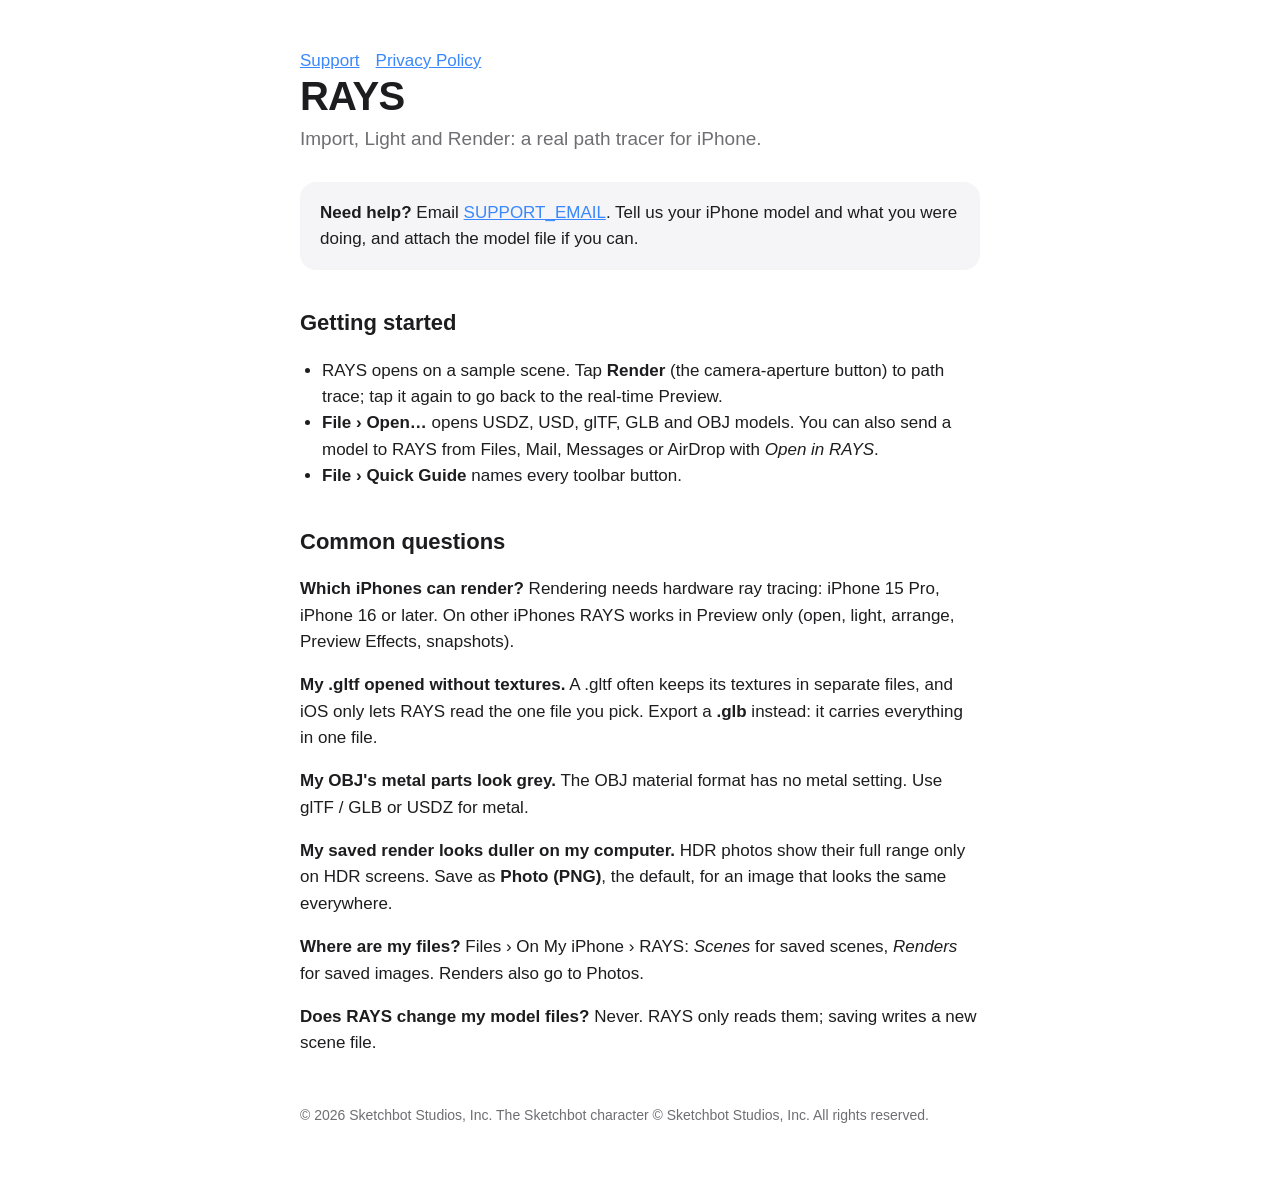
==== index.html @ 6722fd11 "Support and privacy pages for RAYS Co-Authored-By: Claude Opus 5.5 <noreply@anthropic.com>" ====
<!doctype html>
<html lang="en">
<head>
<meta charset="utf-8">
<meta name="viewport" content="width=device-width, initial-scale=1">
<title>RAYS Support</title>
<meta name="description" content="Help and contact for RAYS, the path tracer for iPhone.">
<link rel="stylesheet" href="style.css">
</head>
<body>
<main>
  <nav><a href="index.html">Support</a><a href="privacy.html">Privacy Policy</a></nav>
  <h1>RAYS</h1>
  <p class="sub">Import, Light and Render: a real path tracer for iPhone.</p>

  <div class="card">
    <strong>Need help?</strong> Email
    <a href="mailto:SUPPORT_EMAIL?subject=RAYS%20support">SUPPORT_EMAIL</a>.
    Tell us your iPhone model and what you were doing, and attach the model file if you can.
  </div>

  <h2>Getting started</h2>
  <ul>
    <li>RAYS opens on a sample scene. Tap <strong>Render</strong> (the camera-aperture button) to path trace; tap it again to go back to the real-time Preview.</li>
    <li><strong>File › Open…</strong> opens USDZ, USD, glTF, GLB and OBJ models. You can also send a model to RAYS from Files, Mail, Messages or AirDrop with <em>Open in RAYS</em>.</li>
    <li><strong>File › Quick Guide</strong> names every toolbar button.</li>
  </ul>

  <h2>Common questions</h2>
  <p><strong>Which iPhones can render?</strong> Rendering needs hardware ray tracing: iPhone 15 Pro, iPhone 16 or later. On other iPhones RAYS works in Preview only (open, light, arrange, Preview Effects, snapshots).</p>
  <p><strong>My .gltf opened without textures.</strong> A .gltf often keeps its textures in separate files, and iOS only lets RAYS read the one file you pick. Export a <strong>.glb</strong> instead: it carries everything in one file.</p>
  <p><strong>My OBJ's metal parts look grey.</strong> The OBJ material format has no metal setting. Use glTF / GLB or USDZ for metal.</p>
  <p><strong>My saved render looks duller on my computer.</strong> HDR photos show their full range only on HDR screens. Save as <strong>Photo (PNG)</strong>, the default, for an image that looks the same everywhere.</p>
  <p><strong>Where are my files?</strong> Files › On My iPhone › RAYS: <em>Scenes</em> for saved scenes, <em>Renders</em> for saved images. Renders also go to Photos.</p>
  <p><strong>Does RAYS change my model files?</strong> Never. RAYS only reads them; saving writes a new scene file.</p>

  <footer>© 2026 Sketchbot Studios, Inc. The Sketchbot character © Sketchbot Studios, Inc. All rights reserved.</footer>
</main>
</body>
</html>
---- style.css ----
:root { --bg: #ffffff; --fg: #1d1d1f; --muted: #6e6e73; --accent: #3a87fe; --card: #f5f5f7; }
@media (prefers-color-scheme: dark) {
  :root { --bg: #000000; --fg: #f5f5f7; --muted: #a1a1a6; --accent: #5a9cff; --card: #1c1c1e; }
}
* { box-sizing: border-box; }
body { margin: 0; background: var(--bg); color: var(--fg);
  font: 17px/1.55 -apple-system, BlinkMacSystemFont, "SF Pro Text", "Helvetica Neue", Arial, sans-serif; }
main { max-width: 720px; margin: 0 auto; padding: 48px 20px 64px; }
h1 { font-size: 40px; line-height: 1.1; margin: 0 0 6px; letter-spacing: -0.02em; }
h2 { font-size: 22px; margin: 36px 0 8px; }
.sub { color: var(--muted); margin: 0 0 28px; font-size: 19px; }
a { color: var(--accent); }
.card { background: var(--card); border-radius: 16px; padding: 18px 20px; margin: 16px 0; }
ul { padding-left: 22px; }
footer { color: var(--muted); font-size: 14px; margin-top: 48px; }
nav a { margin-right: 16px; }
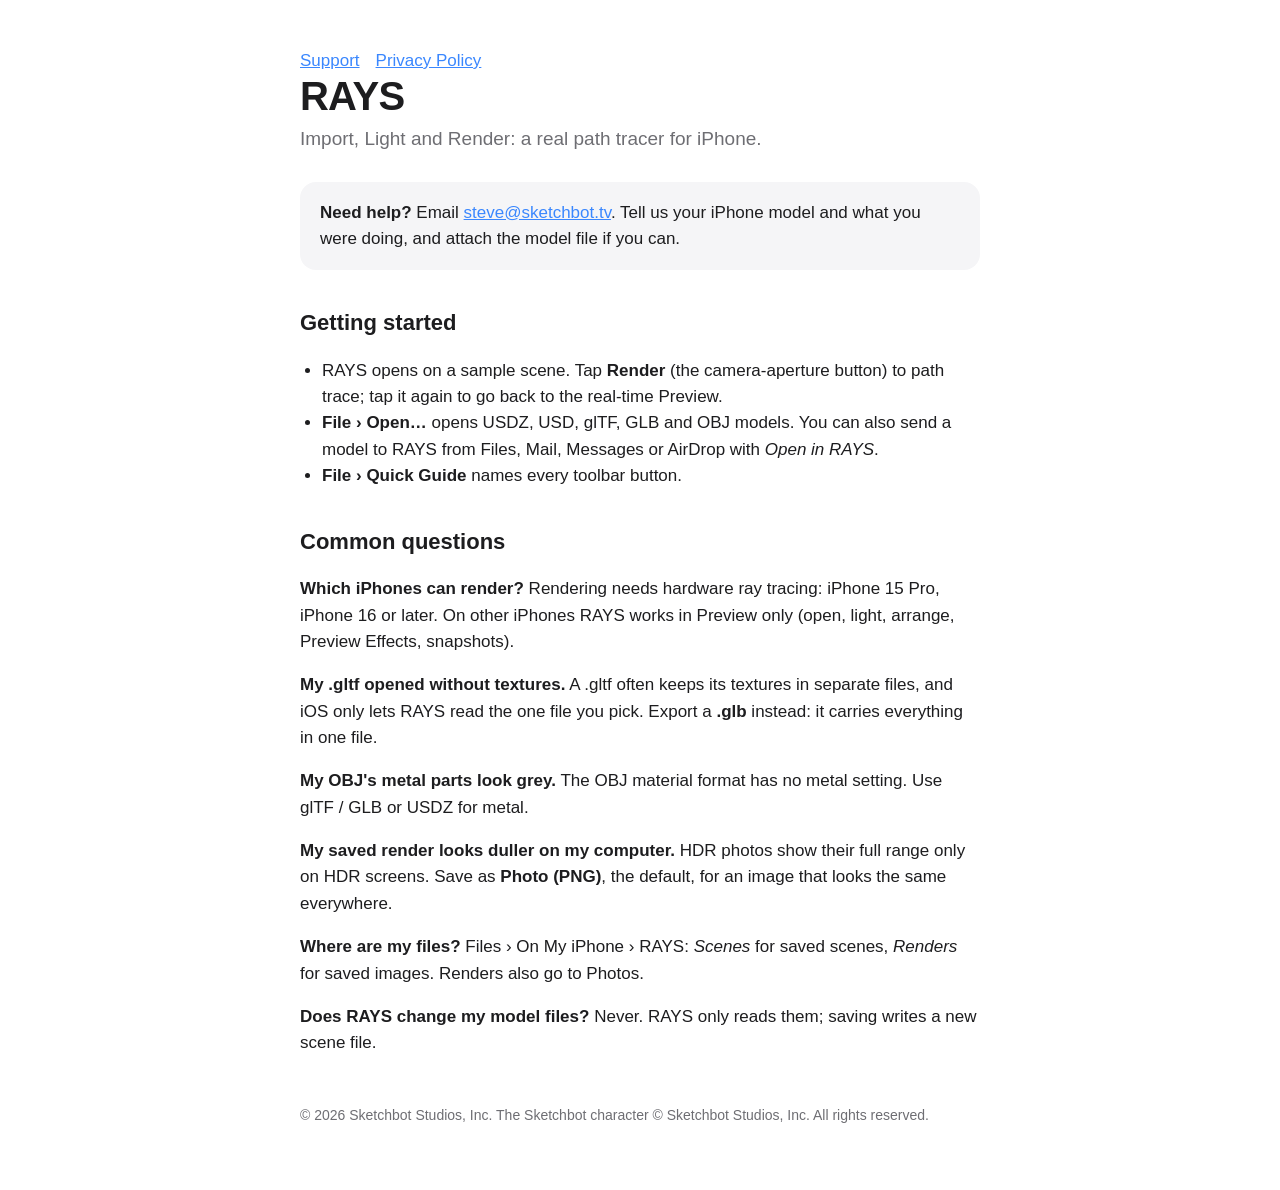
==== commit 35b200a8: "Support email: steve@sketchbot.tv Co-Authored-By: Claude Opus 5.5 <noreply@anthropic.com>" ====
--- a/index.html
+++ b/index.html
@@ -15,7 +15,7 @@
 
   <div class="card">
     <strong>Need help?</strong> Email
-    <a href="mailto:SUPPORT_EMAIL?subject=RAYS%20support">SUPPORT_EMAIL</a>.
+    <a href="mailto:steve@sketchbot.tv?subject=RAYS%20support">steve@sketchbot.tv</a>.
     Tell us your iPhone model and what you were doing, and attach the model file if you can.
   </div>
 
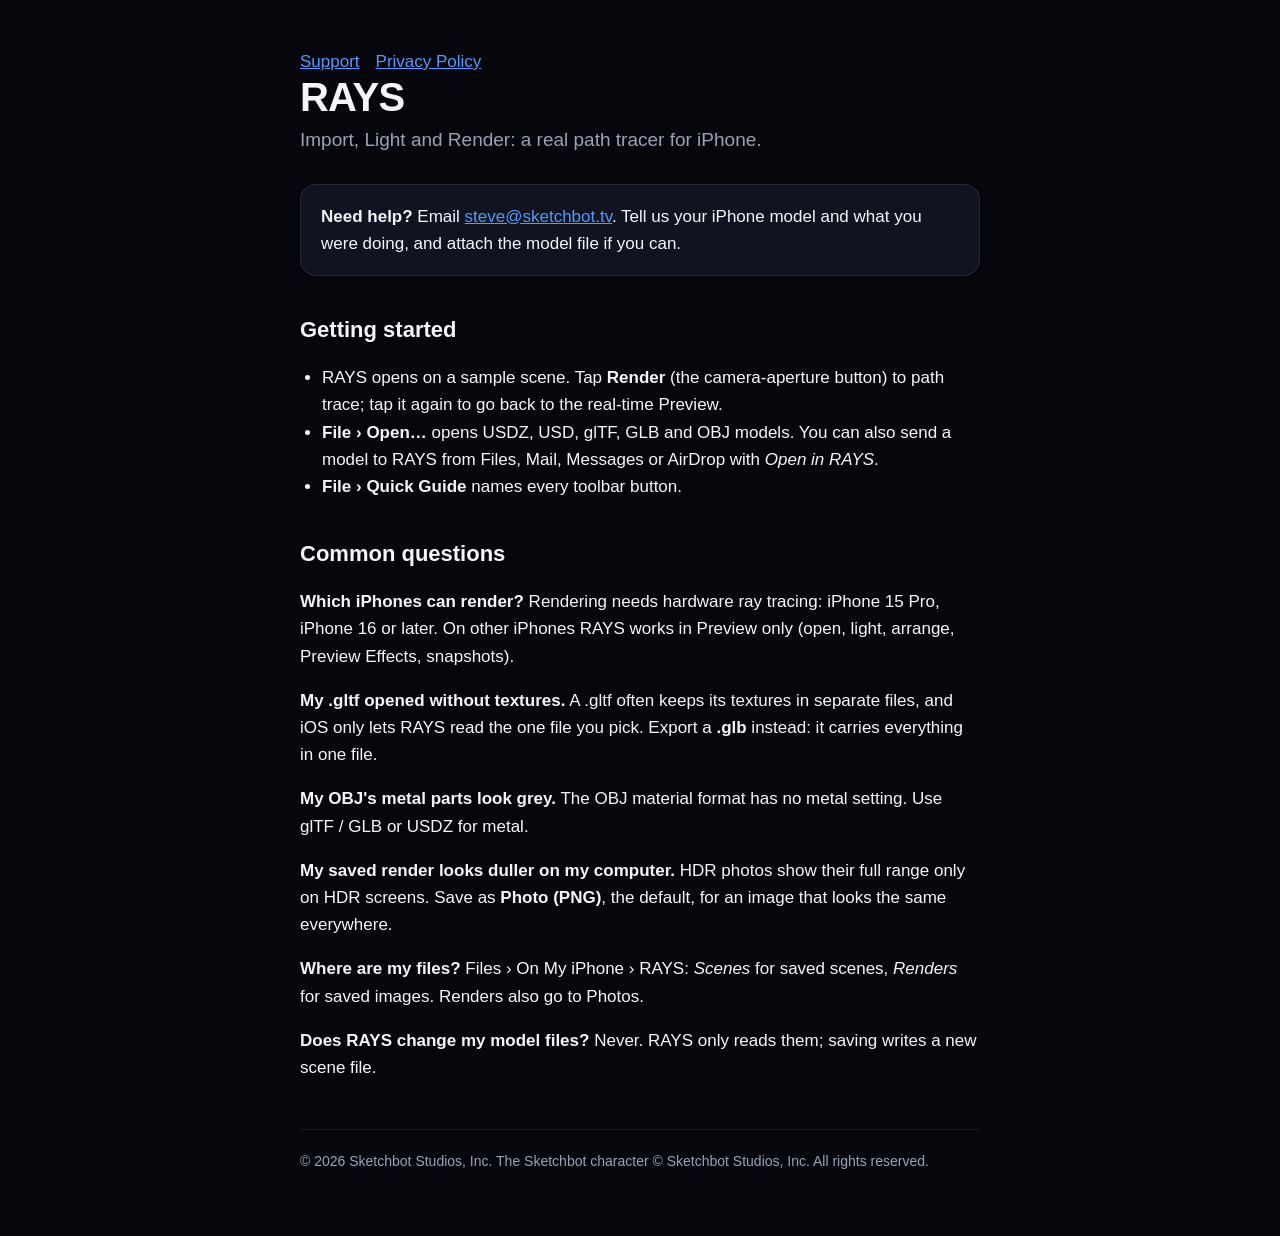
==== commit 9c7eb6b2: "Dark always, matching the RAYS marketing page Co-Authored-By: Claude Opus 5.5 <noreply@anthropic.com" ====
--- a/index.html
+++ b/index.html
@@ -5,7 +5,9 @@
 <meta name="viewport" content="width=device-width, initial-scale=1">
 <title>RAYS Support</title>
 <meta name="description" content="Help and contact for RAYS, the path tracer for iPhone.">
-<link rel="stylesheet" href="style.css">
+<meta name="color-scheme" content="dark">
+<meta name="theme-color" content="#05070c">
+<link rel="stylesheet" href="style.css?v=2">
 </head>
 <body>
 <main>
--- a/style.css
+++ b/style.css
@@ -1,16 +1,14 @@
-:root { --bg: #ffffff; --fg: #1d1d1f; --muted: #6e6e73; --accent: #3a87fe; --card: #f5f5f7; }
-@media (prefers-color-scheme: dark) {
-  :root { --bg: #000000; --fg: #f5f5f7; --muted: #a1a1a6; --accent: #5a9cff; --card: #1c1c1e; }
-}
+/* Dark always, matching the RAYS marketing page (Steve 2026-11-09: "Dark mode for all"). */
+:root { color-scheme: dark; --bg: #05070c; --fg: #f4f6fa; --muted: #9aa3b5; --accent: #4f9bff; --card: #0f1420; --line: rgba(255,255,255,0.09); }
 * { box-sizing: border-box; }
 body { margin: 0; background: var(--bg); color: var(--fg);
-  font: 17px/1.55 -apple-system, BlinkMacSystemFont, "SF Pro Text", "Helvetica Neue", Arial, sans-serif; }
+  font: 17px/1.6 Arial, "Helvetica Neue", Helvetica, sans-serif; -webkit-font-smoothing: antialiased; }
 main { max-width: 720px; margin: 0 auto; padding: 48px 20px 64px; }
 h1 { font-size: 40px; line-height: 1.1; margin: 0 0 6px; letter-spacing: -0.02em; }
 h2 { font-size: 22px; margin: 36px 0 8px; }
 .sub { color: var(--muted); margin: 0 0 28px; font-size: 19px; }
 a { color: var(--accent); }
-.card { background: var(--card); border-radius: 16px; padding: 18px 20px; margin: 16px 0; }
+.card { background: var(--card); border: 1px solid var(--line); border-radius: 16px; padding: 18px 20px; margin: 16px 0; }
 ul { padding-left: 22px; }
-footer { color: var(--muted); font-size: 14px; margin-top: 48px; }
+footer { color: var(--muted); font-size: 14px; margin-top: 48px; padding-top: 20px; border-top: 1px solid var(--line); }
 nav a { margin-right: 16px; }
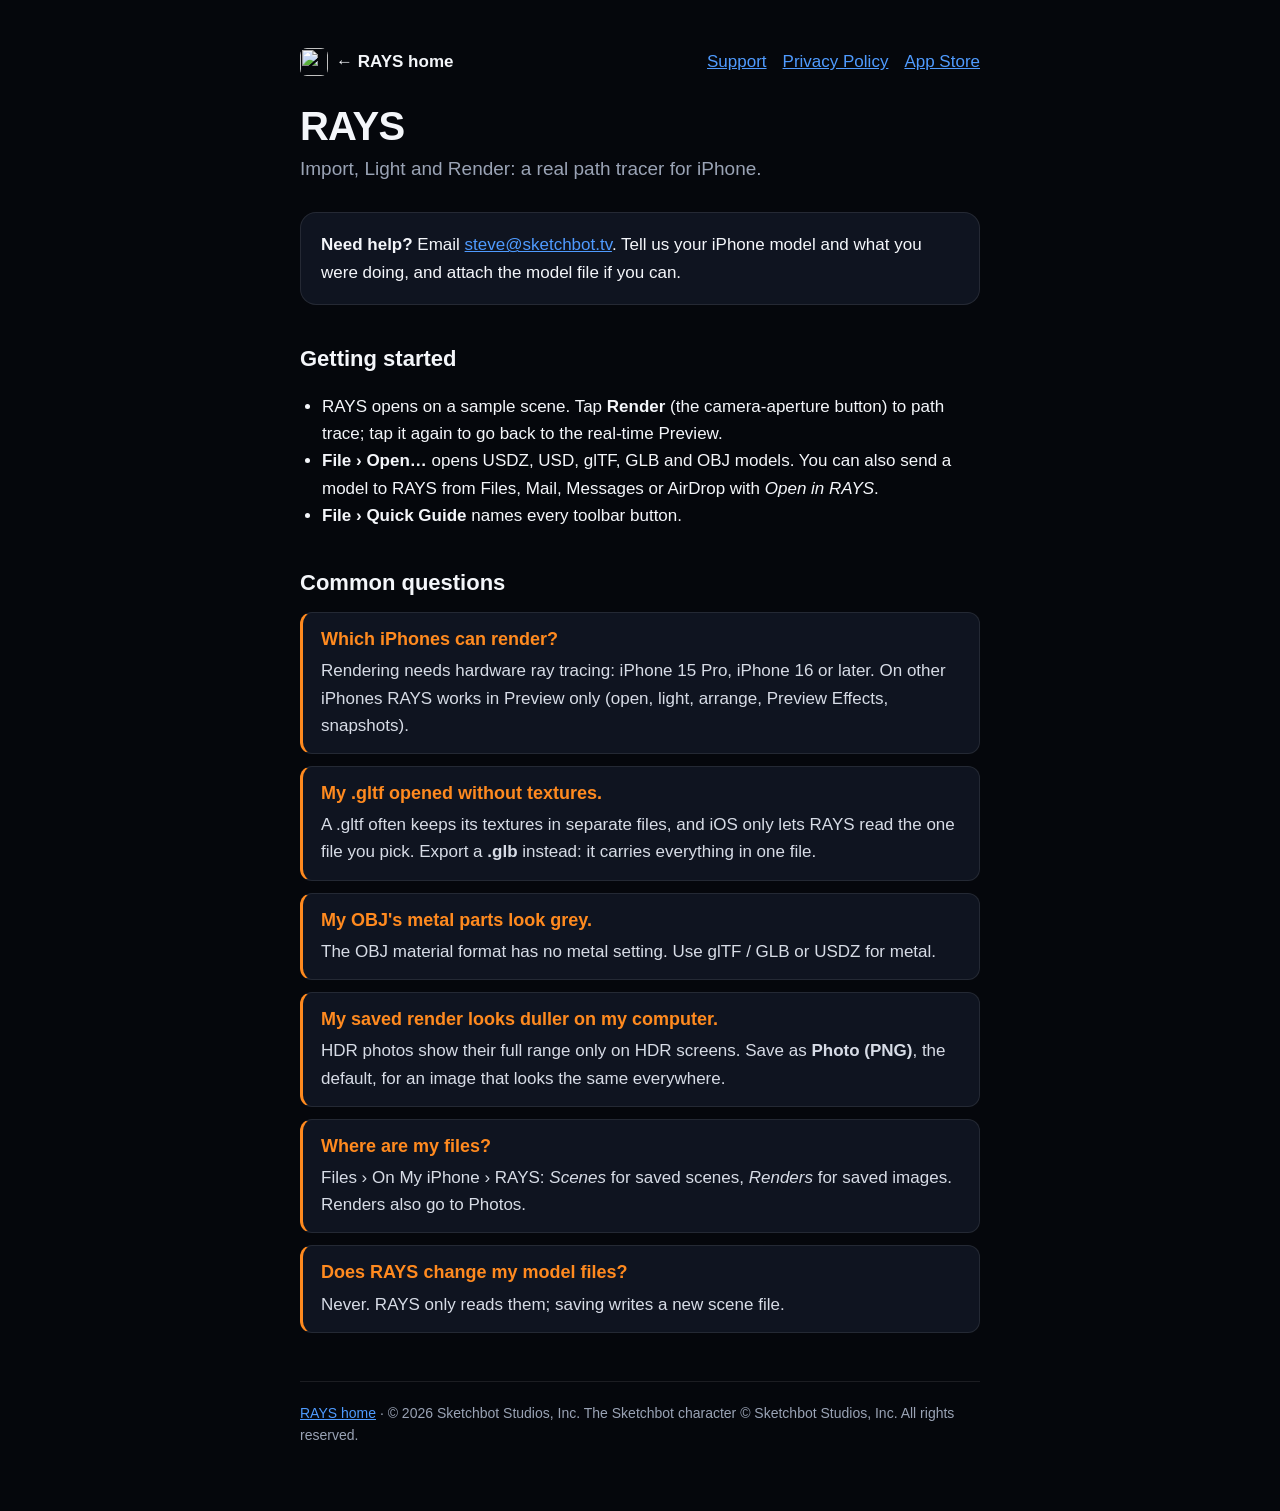
==== commit 07e230f2: "Support and Privacy: RAYS home link and App Store link; common questions as orange-titled cards" ====
--- a/index.html
+++ b/index.html
@@ -7,11 +7,14 @@
 <meta name="description" content="Help and contact for RAYS, the path tracer for iPhone.">
 <meta name="color-scheme" content="dark">
 <meta name="theme-color" content="#05070c">
-<link rel="stylesheet" href="style.css?v=2">
+<link rel="stylesheet" href="style.css?v=3">
 </head>
 <body>
 <main>
-  <nav><a href="index.html">Support</a><a href="privacy.html">Privacy Policy</a></nav>
+  <nav class="top">
+    <a class="home" href="https://stevetalkowski.github.io/rays/"><img src="https://stevetalkowski.github.io/rays/img/icon.png" alt="">&larr; RAYS home</a>
+    <span class="links"><a href="index.html">Support</a><a href="privacy.html">Privacy Policy</a><a href="https://apps.apple.com/app/id6831028418">App Store</a></span>
+  </nav>
   <h1>RAYS</h1>
   <p class="sub">Import, Light and Render: a real path tracer for iPhone.</p>
 
@@ -29,14 +32,32 @@
   </ul>
 
   <h2>Common questions</h2>
-  <p><strong>Which iPhones can render?</strong> Rendering needs hardware ray tracing: iPhone 15 Pro, iPhone 16 or later. On other iPhones RAYS works in Preview only (open, light, arrange, Preview Effects, snapshots).</p>
-  <p><strong>My .gltf opened without textures.</strong> A .gltf often keeps its textures in separate files, and iOS only lets RAYS read the one file you pick. Export a <strong>.glb</strong> instead: it carries everything in one file.</p>
-  <p><strong>My OBJ's metal parts look grey.</strong> The OBJ material format has no metal setting. Use glTF / GLB or USDZ for metal.</p>
-  <p><strong>My saved render looks duller on my computer.</strong> HDR photos show their full range only on HDR screens. Save as <strong>Photo (PNG)</strong>, the default, for an image that looks the same everywhere.</p>
-  <p><strong>Where are my files?</strong> Files › On My iPhone › RAYS: <em>Scenes</em> for saved scenes, <em>Renders</em> for saved images. Renders also go to Photos.</p>
-  <p><strong>Does RAYS change my model files?</strong> Never. RAYS only reads them; saving writes a new scene file.</p>
+  <div class="qa">
+    <h3 class="q">Which iPhones can render?</h3>
+    <p class="a">Rendering needs hardware ray tracing: iPhone 15 Pro, iPhone 16 or later. On other iPhones RAYS works in Preview only (open, light, arrange, Preview Effects, snapshots).</p>
+  </div>
+  <div class="qa">
+    <h3 class="q">My .gltf opened without textures.</h3>
+    <p class="a">A .gltf often keeps its textures in separate files, and iOS only lets RAYS read the one file you pick. Export a <strong>.glb</strong> instead: it carries everything in one file.</p>
+  </div>
+  <div class="qa">
+    <h3 class="q">My OBJ's metal parts look grey.</h3>
+    <p class="a">The OBJ material format has no metal setting. Use glTF / GLB or USDZ for metal.</p>
+  </div>
+  <div class="qa">
+    <h3 class="q">My saved render looks duller on my computer.</h3>
+    <p class="a">HDR photos show their full range only on HDR screens. Save as <strong>Photo (PNG)</strong>, the default, for an image that looks the same everywhere.</p>
+  </div>
+  <div class="qa">
+    <h3 class="q">Where are my files?</h3>
+    <p class="a">Files › On My iPhone › RAYS: <em>Scenes</em> for saved scenes, <em>Renders</em> for saved images. Renders also go to Photos.</p>
+  </div>
+  <div class="qa">
+    <h3 class="q">Does RAYS change my model files?</h3>
+    <p class="a">Never. RAYS only reads them; saving writes a new scene file.</p>
+  </div>
 
-  <footer>© 2026 Sketchbot Studios, Inc. The Sketchbot character © Sketchbot Studios, Inc. All rights reserved.</footer>
+  <footer><a href="https://stevetalkowski.github.io/rays/">RAYS home</a> &middot; © 2026 Sketchbot Studios, Inc. The Sketchbot character © Sketchbot Studios, Inc. All rights reserved.</footer>
 </main>
 </body>
 </html>
--- a/style.css
+++ b/style.css
@@ -12,3 +12,16 @@
 ul { padding-left: 22px; }
 footer { color: var(--muted); font-size: 14px; margin-top: 48px; padding-top: 20px; border-top: 1px solid var(--line); }
 nav a { margin-right: 16px; }
+
+/* Top bar: back to the RAYS home page (Steve 2026-11-11). */
+nav.top { display: flex; justify-content: space-between; align-items: center; flex-wrap: wrap; gap: 10px 16px; margin-bottom: 28px; }
+nav.top .home { display: inline-flex; align-items: center; gap: 8px; color: var(--fg); text-decoration: none; font-weight: 600; }
+nav.top .home:hover { color: var(--accent); }
+nav.top .home img { width: 28px; height: 28px; border-radius: 7px; }
+nav.top .links a { margin: 0 0 0 16px; }
+nav.top .links a:first-child { margin-left: 0; }
+/* Common questions: the question in orange, the answer beneath, each in its own card. */
+:root { --orange: #ff8a1f; }
+.qa { background: var(--card); border: 1px solid var(--line); border-left: 3px solid var(--orange); border-radius: 12px; padding: 14px 18px; margin: 12px 0; }
+.qa .q { color: var(--orange); font-size: 18px; margin: 0 0 6px; line-height: 1.35; }
+.qa .a { margin: 0; color: #d7dce6; }
